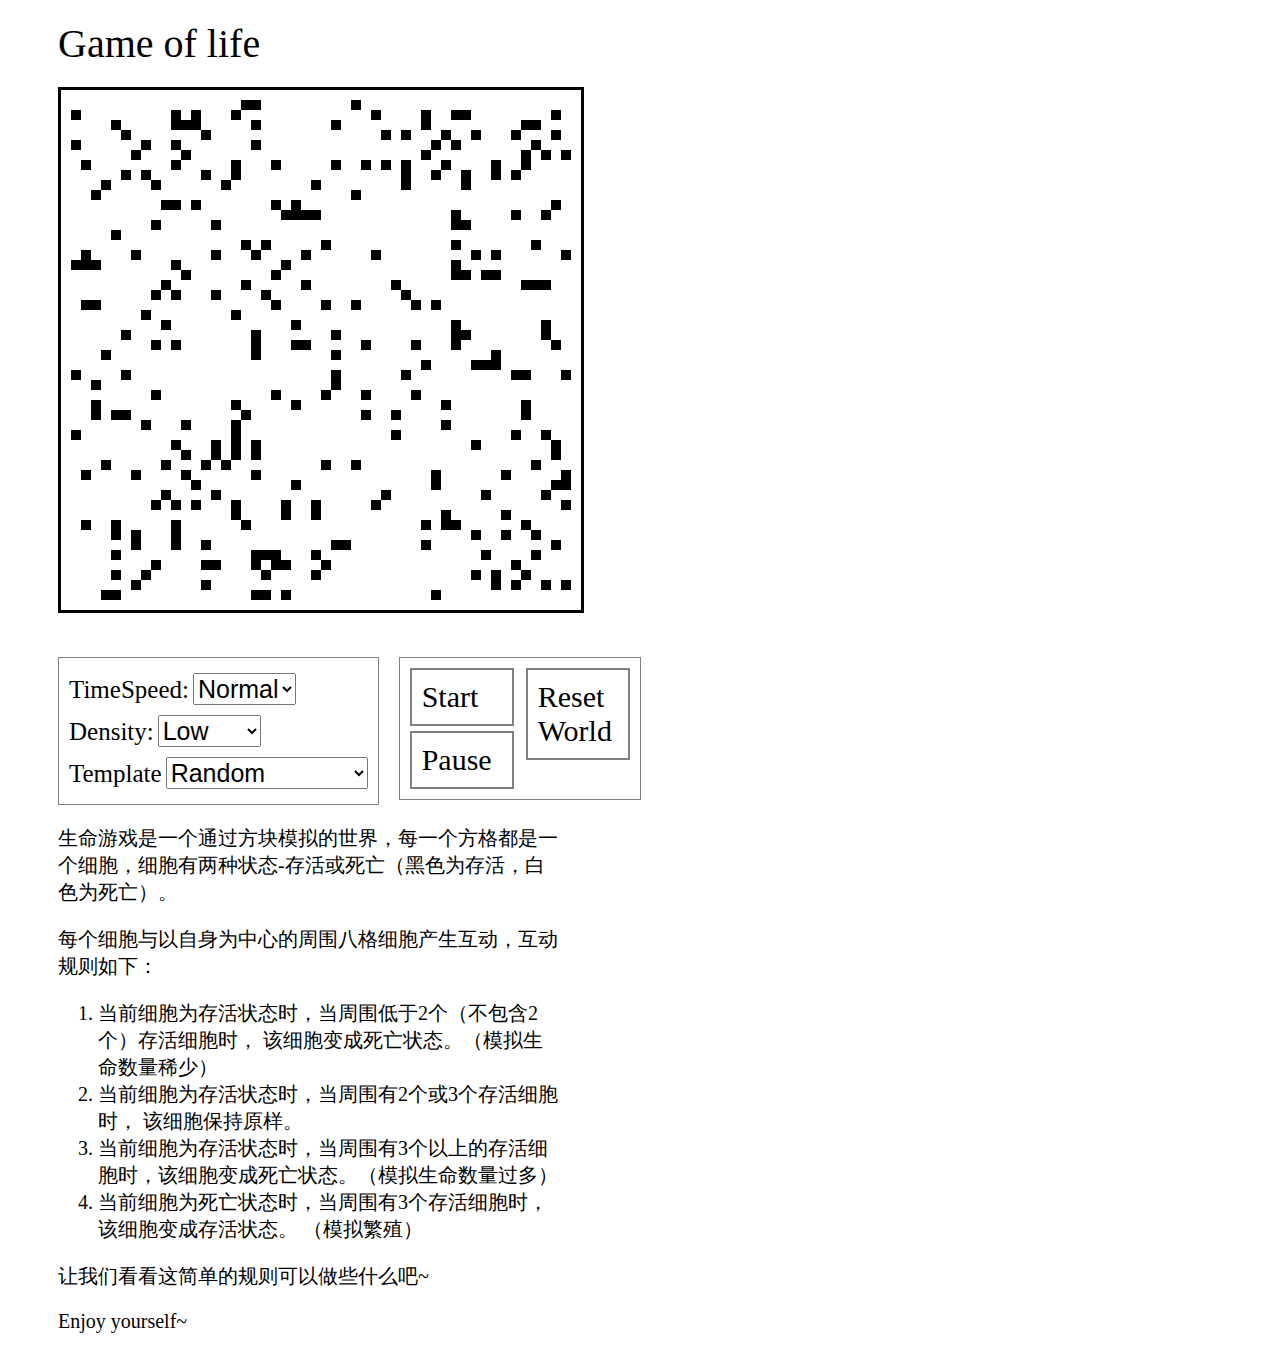
==== LifeWorld.html @ c3838397 "目前已完成的进度，初次上传git" ====
<!DOCTYPE html>
<html lang="en">
<head>
    <meta charset="UTF-8">
    <title>Game of life</title>
    <link rel="stylesheet" href="css/LifeWorld.css">
</head>
<body>
<div id="title">
    <p>Game of life</p>
</div>

<div>
<canvas id="world" width="500px" height="500px">
    <p>你的浏览器不支持canvas绘图哦，要换个浏览器才能看到QAQ</p>

</canvas>
</div>

<div id="config">
    <span class="text">TimeSpeed:</span>
    <select name="speed" id="speed" onchange="world.speedOnChange(value)">
        <option value="0">Slow</option>
        <option value="1" selected = "selected">Normal</option>
        <option value="2">Fast</option>
    </select>
    <br>
    <span class="text">Density:</span>
    <select name="density" id="density" >
        <option value="0">Low</option>
        <option value="1">Normal</option>
        <option value="2">High</option>
    </select>
    <br>
    <span class="text">Template</span>
    <select name="template" id="template" onchange="world.templateOnChange(value)">
        <option value="Random">Random</option>
    </select>
</div>

<div id="btns">
    <div id="btn_reset" class="btn" onclick="world.onResetClick()">Reset World</div>

    <div class="btn" onclick="world.onStartClick()">Start</div>
    <div class="btn" onclick="world.onPauseClick()">Pause</div>
</div>

<div id="introduction">
    <p>生命游戏是一个通过方块模拟的世界，每一个方格都是一个细胞，细胞有两种状态-存活或死亡（黑色为存活，白色为死亡）。</p>
    <p>每个细胞与以自身为中心的周围八格细胞产生互动，互动规则如下：</p>
    <ol>
        <li>当前细胞为存活状态时，当周围低于2个（不包含2个）存活细胞时， 该细胞变成死亡状态。（模拟生命数量稀少）</li>
        <li>当前细胞为存活状态时，当周围有2个或3个存活细胞时， 该细胞保持原样。</li>
        <li>当前细胞为存活状态时，当周围有3个以上的存活细胞时，该细胞变成死亡状态。（模拟生命数量过多）</li>
        <li>当前细胞为死亡状态时，当周围有3个存活细胞时，该细胞变成存活状态。 （模拟繁殖）</li>
    </ol>
    <p>让我们看看这简单的规则可以做些什么吧~</p>
    <p>Enjoy yourself~</p>

</div>



</body>
<script src="js/jquery_3.1.1.js"></script>
<script src="js/template.js"></script>
<script src="js/config.js"></script>
<script src="js/rule.js"></script>
<script src="js/world.js"></script>
</html>
---- css/LifeWorld.css ----
body{
    font-family:Consolas;
}

#title{
    font-family:Georgia;
    font-size: 40px;
    margin: 20px 0 0 50px;
}

#title p{
    margin:20px 0 0 0;
}

#world{
    border:solid black 3px;
    padding:10px;
    width:500px;
    height:500px;
    margin:20px 50px 20px 50px;
}

.btn {
    border: solid grey 2px;
    font-size: 30px;
    padding: 10px;
    margin: 5px;
    width:80px;
}

#btns{
    margin: 20px 50px 20px 10px;
    border: solid grey 1px;
    float: left;
    padding:5px;
    width:230px;
}
#btn_reset{
    height: auto;
    float: right;
}

#config{
    border: solid grey 1px;
    padding:10px;
    margin: 20px 10px 20px 50px;
    float: left;
    clear: both;
}

#config select{
    margin:5px 0;
    font-size: 25px;
}

.text{
    font-size: 25px;
}

#introduction{
    font-size: 20px;
    margin:10px 50px;
    width:500px;
    clear: both;
}
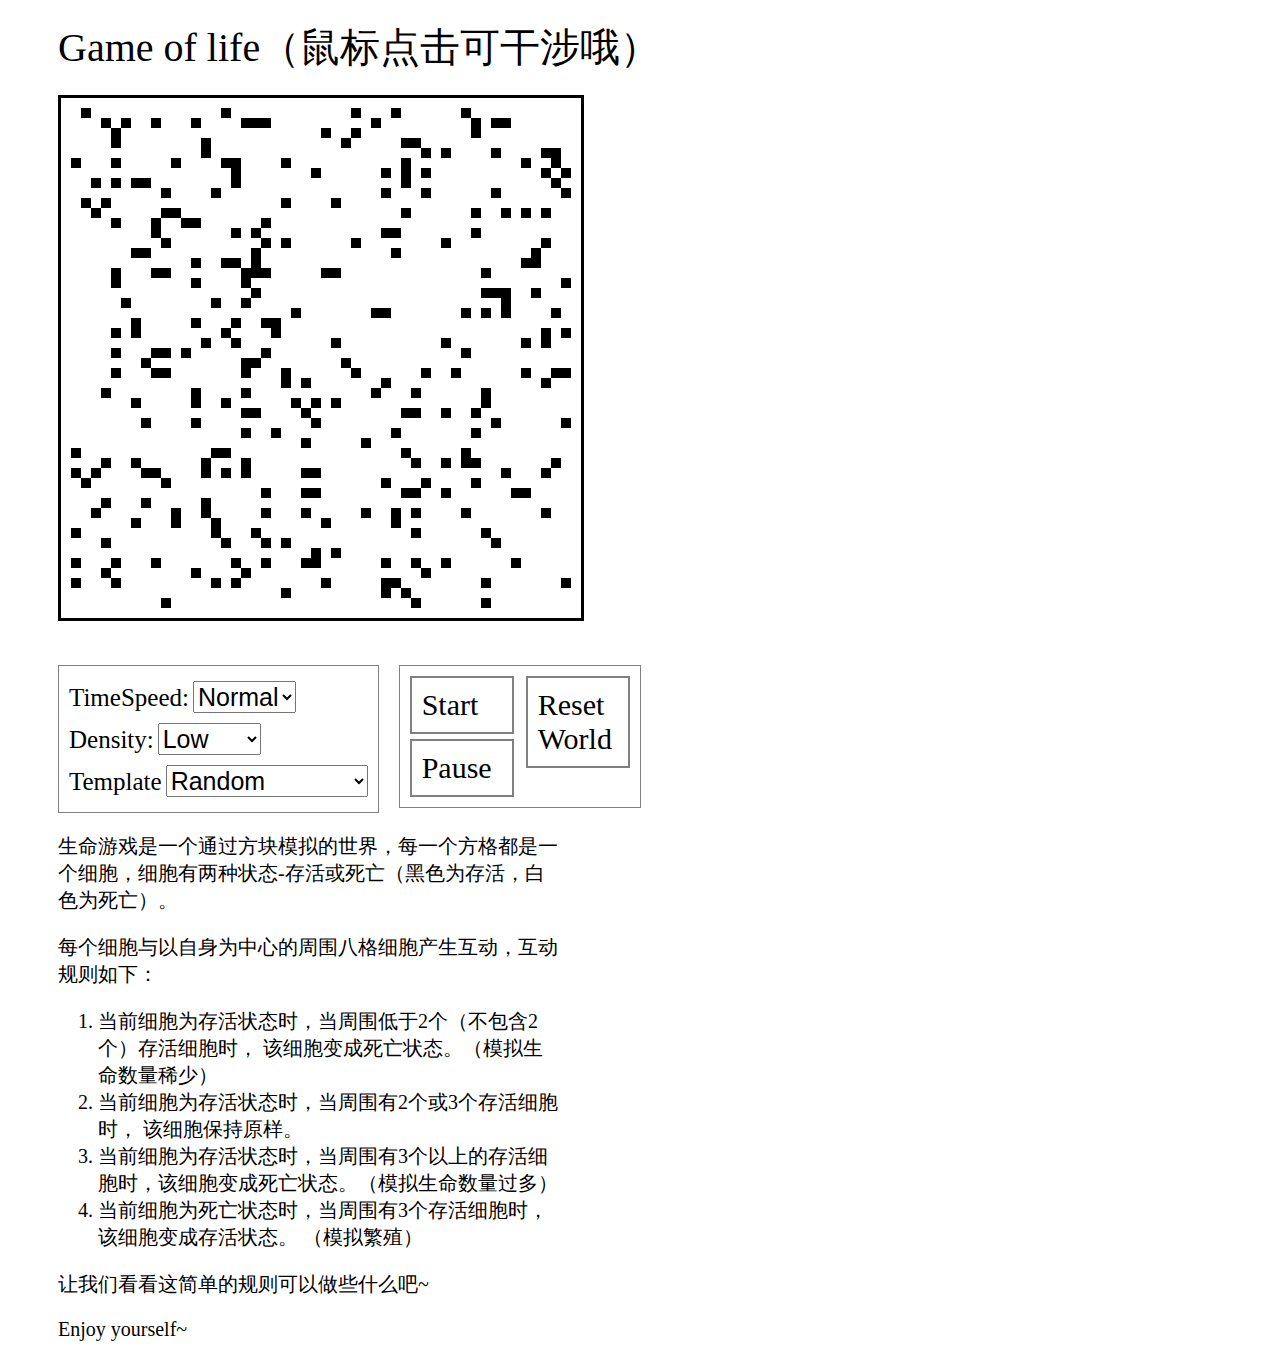
==== commit 36919483: "粗略添加了点击鼠标干涉功能，代码有待优化" ====
--- a/LifeWorld.html
+++ b/LifeWorld.html
@@ -7,7 +7,7 @@
 </head>
 <body>
 <div id="title">
-    <p>Game of life</p>
+    <p>Game of life（鼠标点击可干涉哦）</p>
 </div>
 
 <div>
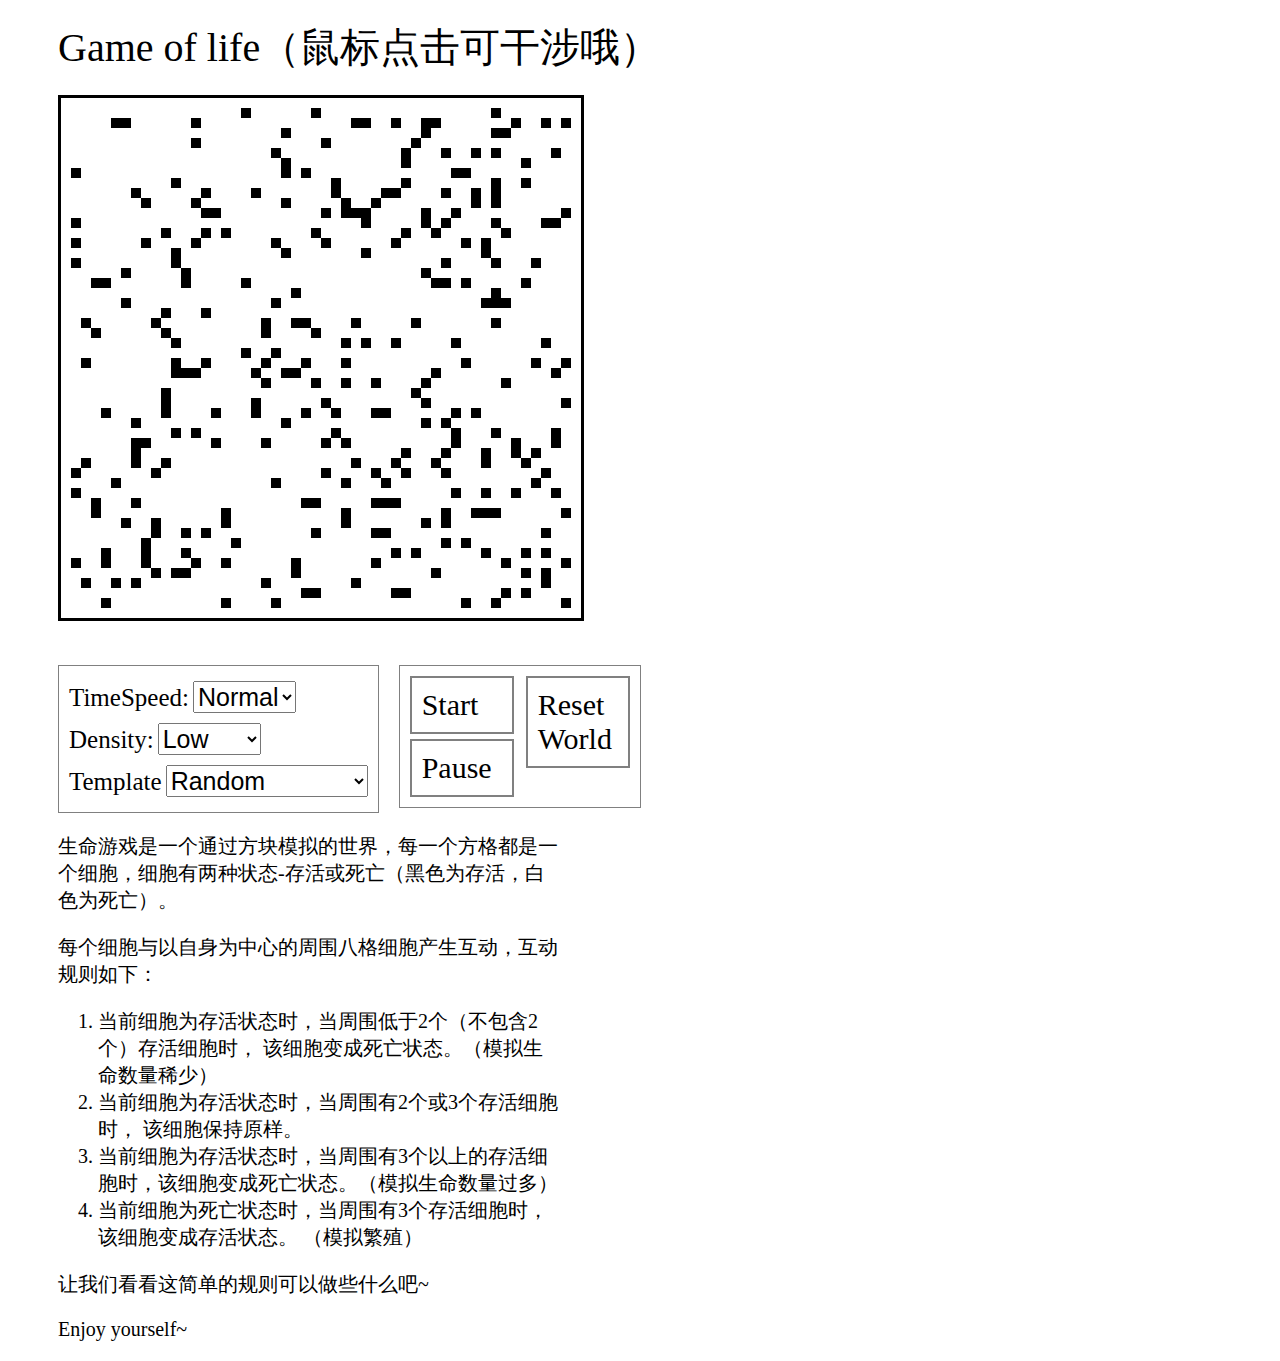
==== commit d5cbdf7f: "重构优化了部分代码，添加了注释" ====
--- a/LifeWorld.html
+++ b/LifeWorld.html
@@ -63,8 +63,8 @@
 
 </body>
 <script src="js/jquery_3.1.1.js"></script>
+<script src="js/config.js"></script>
 <script src="js/template.js"></script>
-<script src="js/config.js"></script>
 <script src="js/rule.js"></script>
 <script src="js/world.js"></script>
 </html>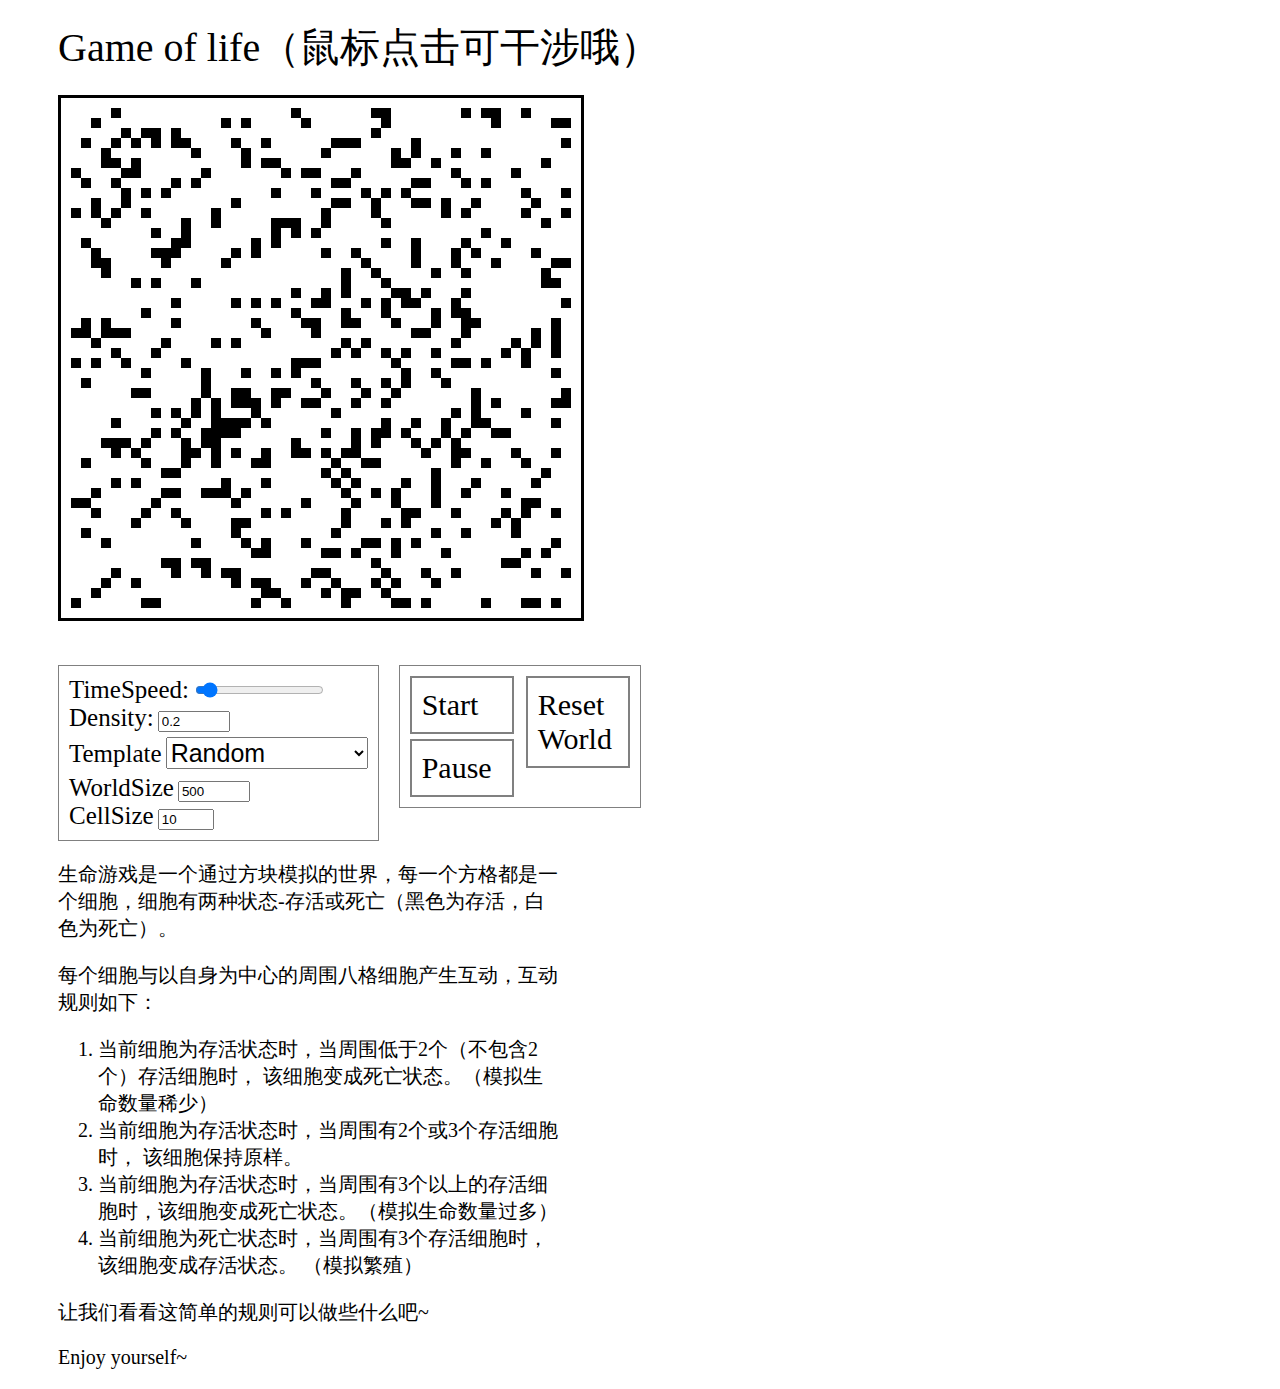
==== commit 7fffa0ce: "实现了可更改world大小与cell大小，现在模板可以根据大小改变进行自动适配" ====
--- a/LifeWorld.html
+++ b/LifeWorld.html
@@ -11,7 +11,7 @@
 </div>
 
 <div>
-<canvas id="world" width="500px" height="500px">
+<canvas id="world">
     <p>你的浏览器不支持canvas绘图哦，要换个浏览器才能看到QAQ</p>
 
 </canvas>
@@ -19,23 +19,23 @@
 
 <div id="config">
     <span class="text">TimeSpeed:</span>
-    <select name="speed" id="speed" onchange="world.speedOnChange(value)">
-        <option value="0">Slow</option>
-        <option value="1" selected = "selected">Normal</option>
-        <option value="2">Fast</option>
-    </select>
+    <input type="range" name="speed" id="speed" onchange="world.speedOnChange(value)" onmousemove="world.speedOnChange(value)">
     <br>
     <span class="text">Density:</span>
-    <select name="density" id="density" >
-        <option value="0">Low</option>
-        <option value="1">Normal</option>
-        <option value="2">High</option>
-    </select>
+    <input type="number" name="density" id="density" onchange="world.densityOnChange(value)" step="0.05">
     <br>
     <span class="text">Template</span>
     <select name="template" id="template" onchange="world.templateOnChange(value)">
         <option value="Random">Random</option>
     </select>
+    <br>
+    <span class="text">WorldSize</span>
+    <input type="number" name="world_size" id="world_size"  onchange="world.worldSizeOnChange(value)" step="100">
+    <br>
+    <span class="text">CellSize</span>
+    <input type="number" name="cell_size" id="cell_size" onchange="world.cellSizeOnChange(value)" step="1">
+
+
 </div>
 
 <div id="btns">
--- a/css/LifeWorld.css
+++ b/css/LifeWorld.css
@@ -15,8 +15,8 @@
 #world{
     border:solid black 3px;
     padding:10px;
-    width:500px;
-    height:500px;
+    /*width:500px;*/
+    /*height:500px;*/
     margin:20px 50px 20px 50px;
 }
 
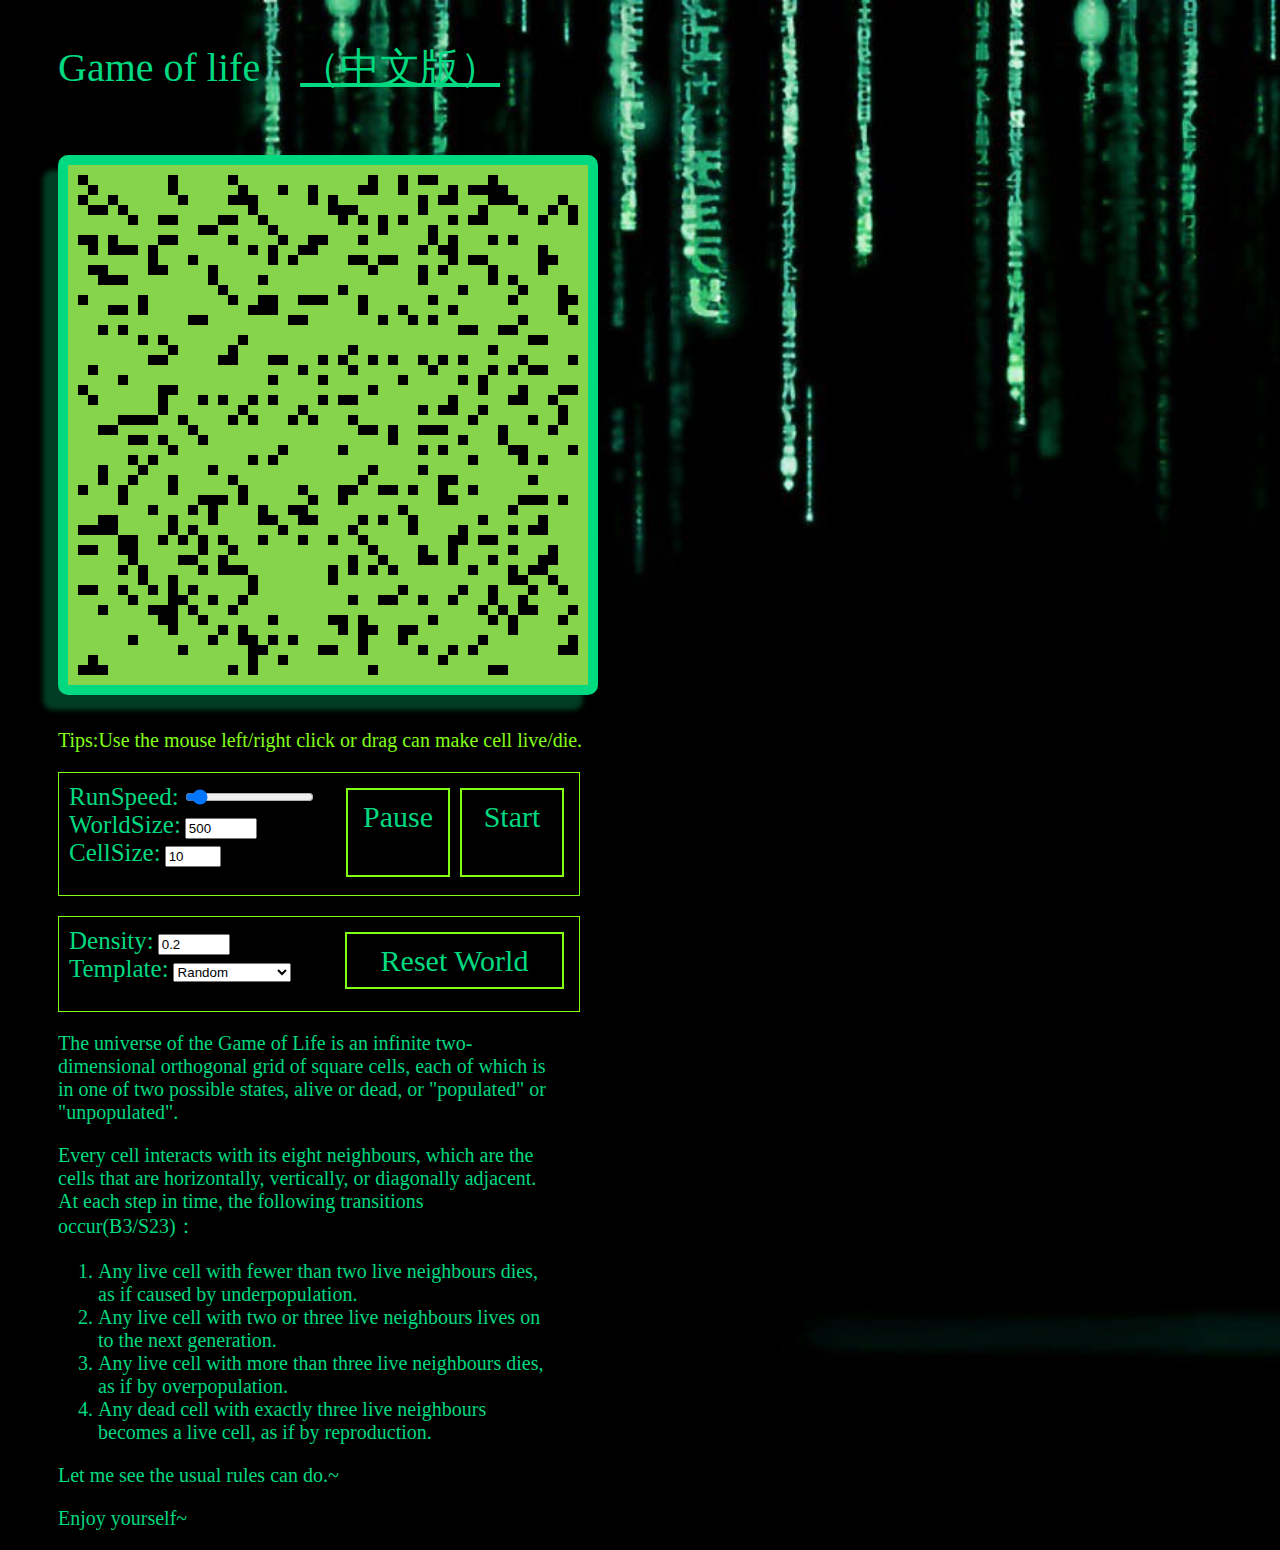
==== commit f5c1f629: "美化了布局，添加了中英文切换" ====
--- a/LifeWorld.html
+++ b/LifeWorld.html
@@ -7,7 +7,7 @@
 </head>
 <body>
 <div id="title">
-    <p>Game of life（鼠标点击可干涉哦）</p>
+    <p>Game of life &nbsp;&nbsp; <a href="LifeWorld_cn.html">（中文版）</a></p>
 </div>
 
 <div>
@@ -16,45 +16,49 @@
 
 </canvas>
 </div>
+<p style="margin: 10px 50px;font-size: 20px;color:#82ff17 ;">Tips:Use the mouse left/right click or drag can make cell live/die.</p>
 
-<div id="config">
-    <span class="text">TimeSpeed:</span>
+<div id="worldCtrl">
+    <div class="btn" id="btn_start" onclick="world.onStartClick()">Start</div>
+    <div class="btn" id="btn_pause" onclick="world.onPauseClick()">Pause</div>
+    <span class="text">RunSpeed:</span>
     <input type="range" name="speed" id="speed" onchange="world.speedOnChange(value)" onmousemove="world.speedOnChange(value)">
     <br>
+
+    <span class="text">WorldSize:</span>
+    <input type="number" name="world_size" id="world_size"  onchange="world.worldSizeOnChange(value)" step="100">
+    <br>
+    <span class="text">CellSize:</span>
+    <input type="number" name="cell_size" id="cell_size" onchange="world.cellSizeOnChange(value)" step="1">
+
+    <br>
+    <br>
+</div>
+
+<div id="randomCtrl">
+    <div id="btn_reset" class="btn" onclick="world.onResetClick()">Reset World</div>
     <span class="text">Density:</span>
+
     <input type="number" name="density" id="density" onchange="world.densityOnChange(value)" step="0.05">
     <br>
-    <span class="text">Template</span>
+    <span class="text">Template:</span>
     <select name="template" id="template" onchange="world.templateOnChange(value)">
         <option value="Random">Random</option>
     </select>
     <br>
-    <span class="text">WorldSize</span>
-    <input type="number" name="world_size" id="world_size"  onchange="world.worldSizeOnChange(value)" step="100">
     <br>
-    <span class="text">CellSize</span>
-    <input type="number" name="cell_size" id="cell_size" onchange="world.cellSizeOnChange(value)" step="1">
-
-
-</div>
-
-<div id="btns">
-    <div id="btn_reset" class="btn" onclick="world.onResetClick()">Reset World</div>
-
-    <div class="btn" onclick="world.onStartClick()">Start</div>
-    <div class="btn" onclick="world.onPauseClick()">Pause</div>
 </div>
 
 <div id="introduction">
-    <p>生命游戏是一个通过方块模拟的世界，每一个方格都是一个细胞，细胞有两种状态-存活或死亡（黑色为存活，白色为死亡）。</p>
-    <p>每个细胞与以自身为中心的周围八格细胞产生互动，互动规则如下：</p>
+    <p>The universe of the Game of Life is an infinite two-dimensional orthogonal grid of square cells, each of which is in one of two possible states, alive or dead, or "populated" or "unpopulated". </p>
+    <p>Every cell interacts with its eight neighbours, which are the cells that are horizontally, vertically, or diagonally adjacent. At each step in time, the following transitions occur(B3/S23)：</p>
     <ol>
-        <li>当前细胞为存活状态时，当周围低于2个（不包含2个）存活细胞时， 该细胞变成死亡状态。（模拟生命数量稀少）</li>
-        <li>当前细胞为存活状态时，当周围有2个或3个存活细胞时， 该细胞保持原样。</li>
-        <li>当前细胞为存活状态时，当周围有3个以上的存活细胞时，该细胞变成死亡状态。（模拟生命数量过多）</li>
-        <li>当前细胞为死亡状态时，当周围有3个存活细胞时，该细胞变成存活状态。 （模拟繁殖）</li>
+        <li>Any live cell with fewer than two live neighbours dies, as if caused by underpopulation.</li>
+        <li>Any live cell with two or three live neighbours lives on to the next generation.</li>
+        <li>Any live cell with more than three live neighbours dies, as if by overpopulation.</li>
+        <li>Any dead cell with exactly three live neighbours becomes a live cell, as if by reproduction.</li>
     </ol>
-    <p>让我们看看这简单的规则可以做些什么吧~</p>
+    <p>Let me see the usual rules can do.~</p>
     <p>Enjoy yourself~</p>
 
 </div>
--- a/css/LifeWorld.css
+++ b/css/LifeWorld.css
@@ -1,5 +1,8 @@
-body{
-    font-family:Consolas;
+body {
+    font-family: Consolas;
+    background: url("../img/background.jpg") no-repeat;
+    background-size: cover;
+    color: #00d980;
 }
 
 #title{
@@ -8,47 +11,58 @@
     margin: 20px 0 0 50px;
 }
 
-#title p{
+#title p a{
+    color: #00d980;
     margin:20px 0 0 0;
 }
 
-#world{
-    border:solid black 3px;
-    padding:10px;
-    /*width:500px;*/
-    /*height:500px;*/
-    margin:20px 50px 20px 50px;
+#world {
+    border: solid #00d980 10px;
+    border-radius: 10px;
+    box-shadow: #003d24 -15px 15px 5px;
+    padding: 10px;
+    margin: 20px 50px 20px 50px;
+    background-color: #85d449;
+
 }
 
 .btn {
-    border: solid grey 2px;
+    border: solid #82ff17 2px;
     font-size: 30px;
     padding: 10px;
     margin: 5px;
-    width:80px;
+    width: 80px;
+    float: right;
+    text-align: center;
 }
 
-#btns{
-    margin: 20px 50px 20px 10px;
-    border: solid grey 1px;
-    float: left;
-    padding:5px;
-    width:230px;
+#randomCtrl{
+    margin: 20px 10px 20px 50px;
+    border: solid #82ff17 1px;
+    padding:10px;
+    width:500px;
 }
 #btn_reset{
-    height: auto;
-    float: right;
+    width: 195px;
+    height: 33px;
 }
 
-#config{
-    border: solid grey 1px;
-    padding:10px;
-    margin: 20px 10px 20px 50px;
-    float: left;
-    clear: both;
+#btn_pause {
+    height: 65px;
 }
 
-#config select{
+#btn_start {
+    height: 65px;
+}
+
+#worldCtrl {
+    border: solid #82ff17 1px;
+    padding: 10px;
+    margin: 20px 10px 20px 50px;
+    width:500px;
+}
+
+#worldCtrl select{
     margin:5px 0;
     font-size: 25px;
 }
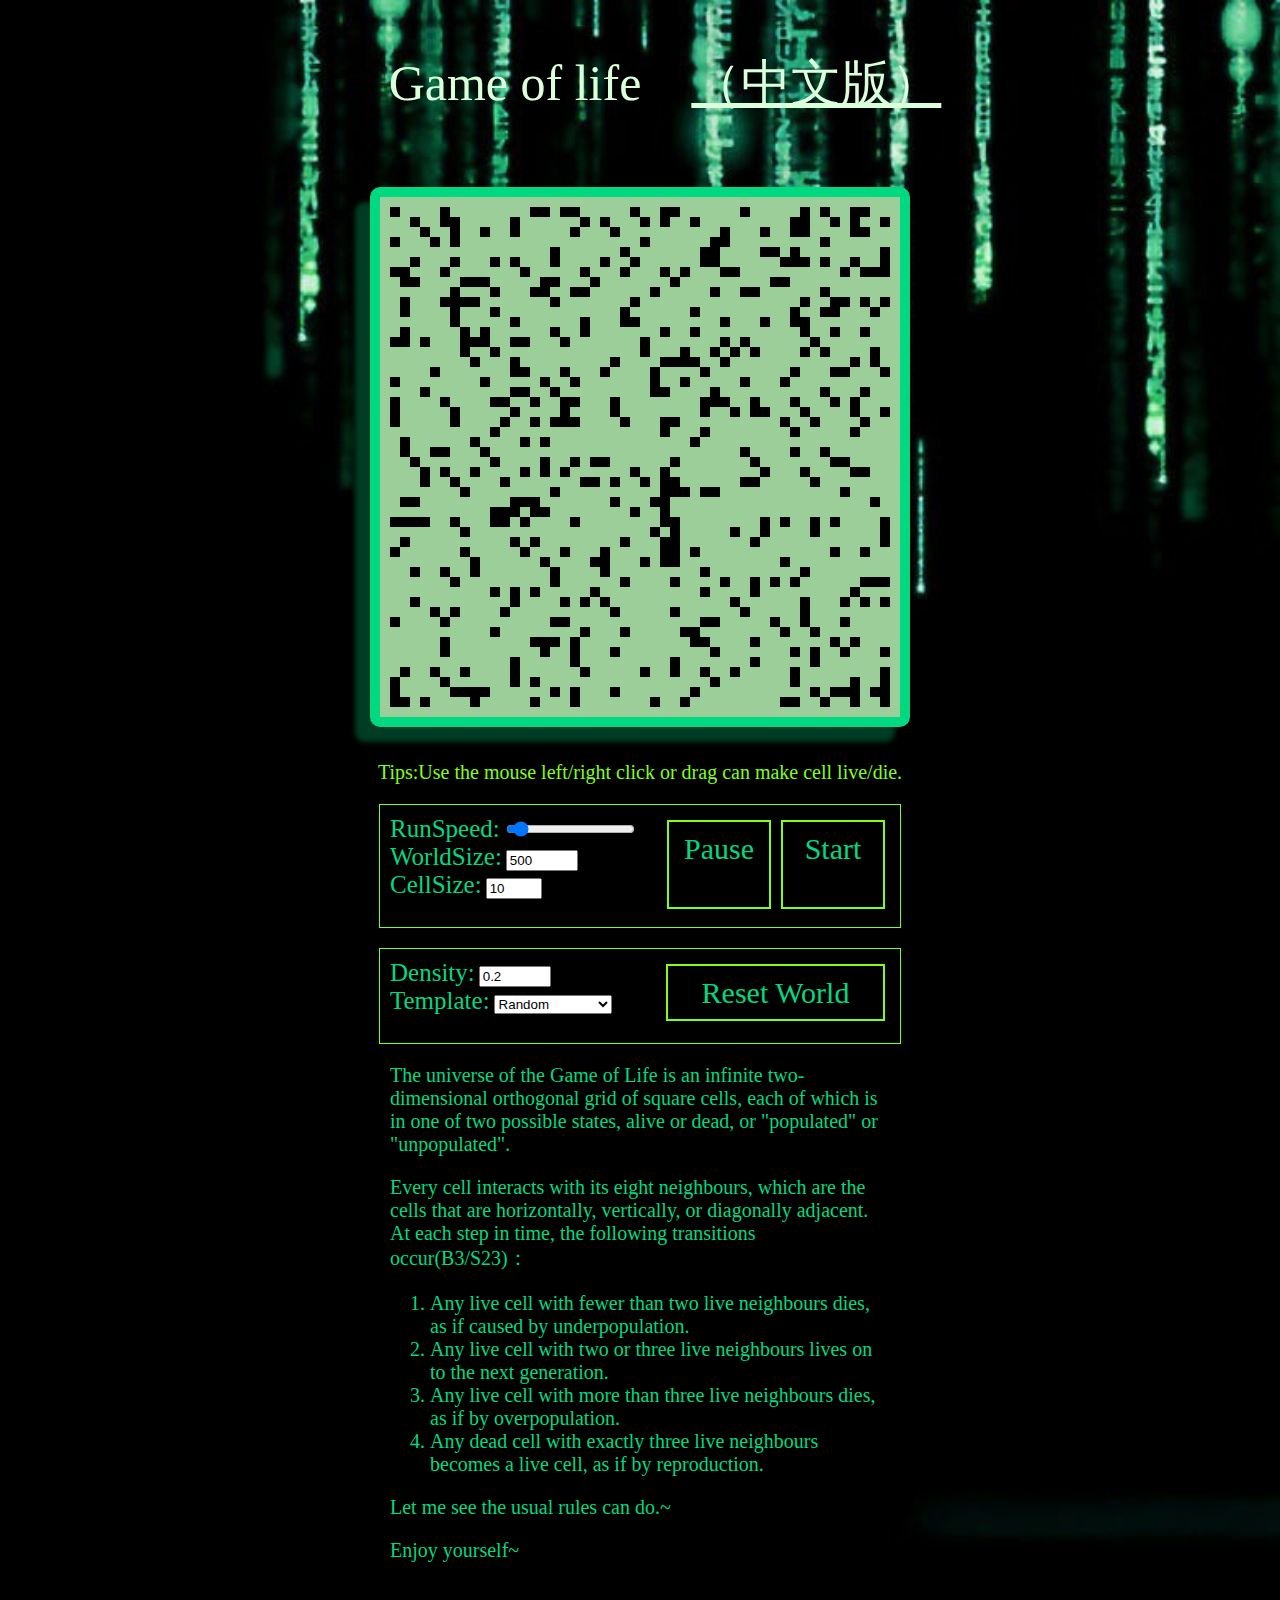
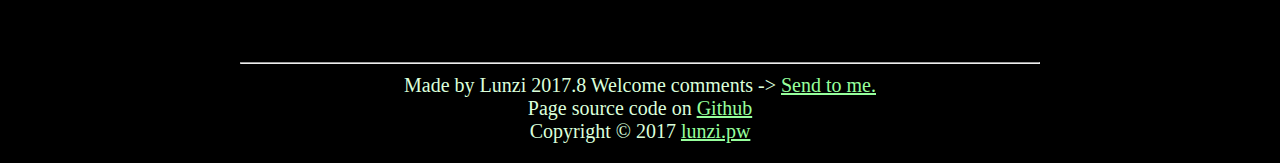
==== commit 73298405: "美化完成，并添加了footer、Copyright" ====
--- a/LifeWorld.html
+++ b/LifeWorld.html
@@ -5,6 +5,7 @@
     <title>Game of life</title>
     <link rel="stylesheet" href="css/LifeWorld.css">
 </head>
+
 <body>
 <div id="title">
     <p>Game of life &nbsp;&nbsp; <a href="LifeWorld_cn.html">（中文版）</a></p>
@@ -60,10 +61,13 @@
     </ol>
     <p>Let me see the usual rules can do.~</p>
     <p>Enjoy yourself~</p>
-
 </div>
-
-
+<div id="footer">
+    <hr>
+    Made by Lunzi 2017.8  Welcome comments -> <a href="me@lunzi.space">Send to me.</a> <br>
+    Page source code on <a href="https://github.com/LunziQwQ/GameOfLife">Github</a><br>
+    Copyright © 2017 <a href="http://lunzi.pw">lunzi.pw</a>
+</div>
 
 </body>
 <script src="js/jquery_3.1.1.js"></script>
--- a/css/LifeWorld.css
+++ b/css/LifeWorld.css
@@ -3,17 +3,25 @@
     background: url("../img/background.jpg") no-repeat;
     background-size: cover;
     color: #00d980;
+    text-align: center;
 }
 
+#introduction p{text-align: left}
+
 #title{
+    color: #dbffdb;
     font-family:Georgia;
-    font-size: 40px;
+    font-size: 50px;
     margin: 20px 0 0 50px;
 }
 
 #title p a{
-    color: #00d980;
+    color: #dbffdb;
     margin:20px 0 0 0;
+}
+
+#title a:hover {
+    color: #74e9e9;
 }
 
 #world {
@@ -22,7 +30,7 @@
     box-shadow: #003d24 -15px 15px 5px;
     padding: 10px;
     margin: 20px 50px 20px 50px;
-    background-color: #85d449;
+    background-color: #9bce99;
 
 }
 
@@ -37,10 +45,11 @@
 }
 
 #randomCtrl{
-    margin: 20px 10px 20px 50px;
+    margin: 20px auto;
     border: solid #82ff17 1px;
     padding:10px;
     width:500px;
+    text-align: left;
 }
 #btn_reset{
     width: 195px;
@@ -58,8 +67,9 @@
 #worldCtrl {
     border: solid #82ff17 1px;
     padding: 10px;
-    margin: 20px 10px 20px 50px;
+    margin: 20px auto;
     width:500px;
+    text-align: left;
 }
 
 #worldCtrl select{
@@ -73,7 +83,21 @@
 
 #introduction{
     font-size: 20px;
-    margin:10px 50px;
+    margin:10px auto;
     width:500px;
     clear: both;
+    text-align: left;
+}
+
+#footer {
+    margin: 100px auto 20px auto;
+    font-size: 20px;
+    width: 800px;
+    color: #dbffdb;
+}
+#footer a{
+    color: #96ff9c;
+}
+#footer a:hover {
+    color: #74e9e9;
 }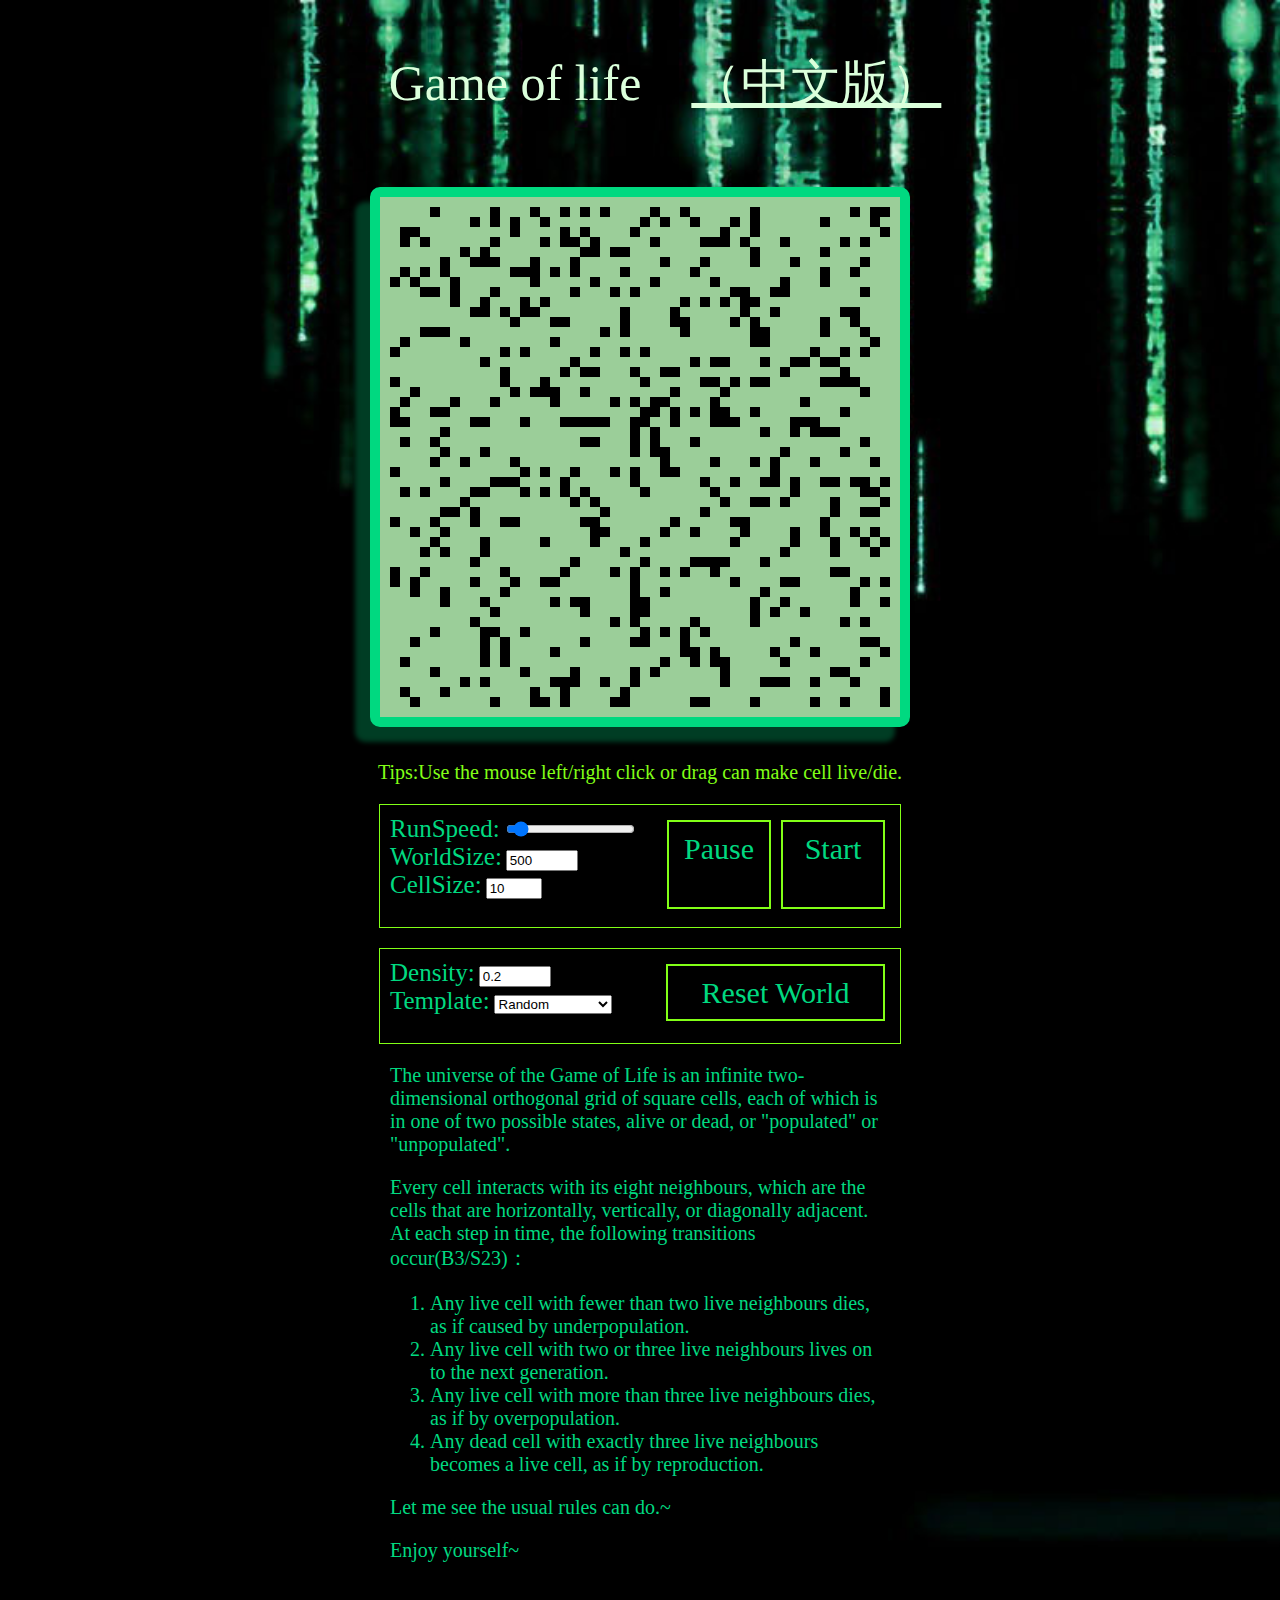
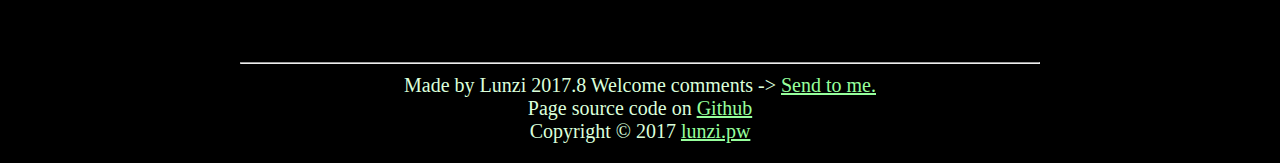
==== commit a917e518: "LOL forget the “mailto” in href" ====
--- a/LifeWorld.html
+++ b/LifeWorld.html
@@ -64,7 +64,7 @@
 </div>
 <div id="footer">
     <hr>
-    Made by Lunzi 2017.8  Welcome comments -> <a href="me@lunzi.space">Send to me.</a> <br>
+    Made by Lunzi 2017.8  Welcome comments -> <a href="mailto:me@lunzi.space">Send to me.</a> <br>
     Page source code on <a href="https://github.com/LunziQwQ/GameOfLife">Github</a><br>
     Copyright © 2017 <a href="http://lunzi.pw">lunzi.pw</a>
 </div>
